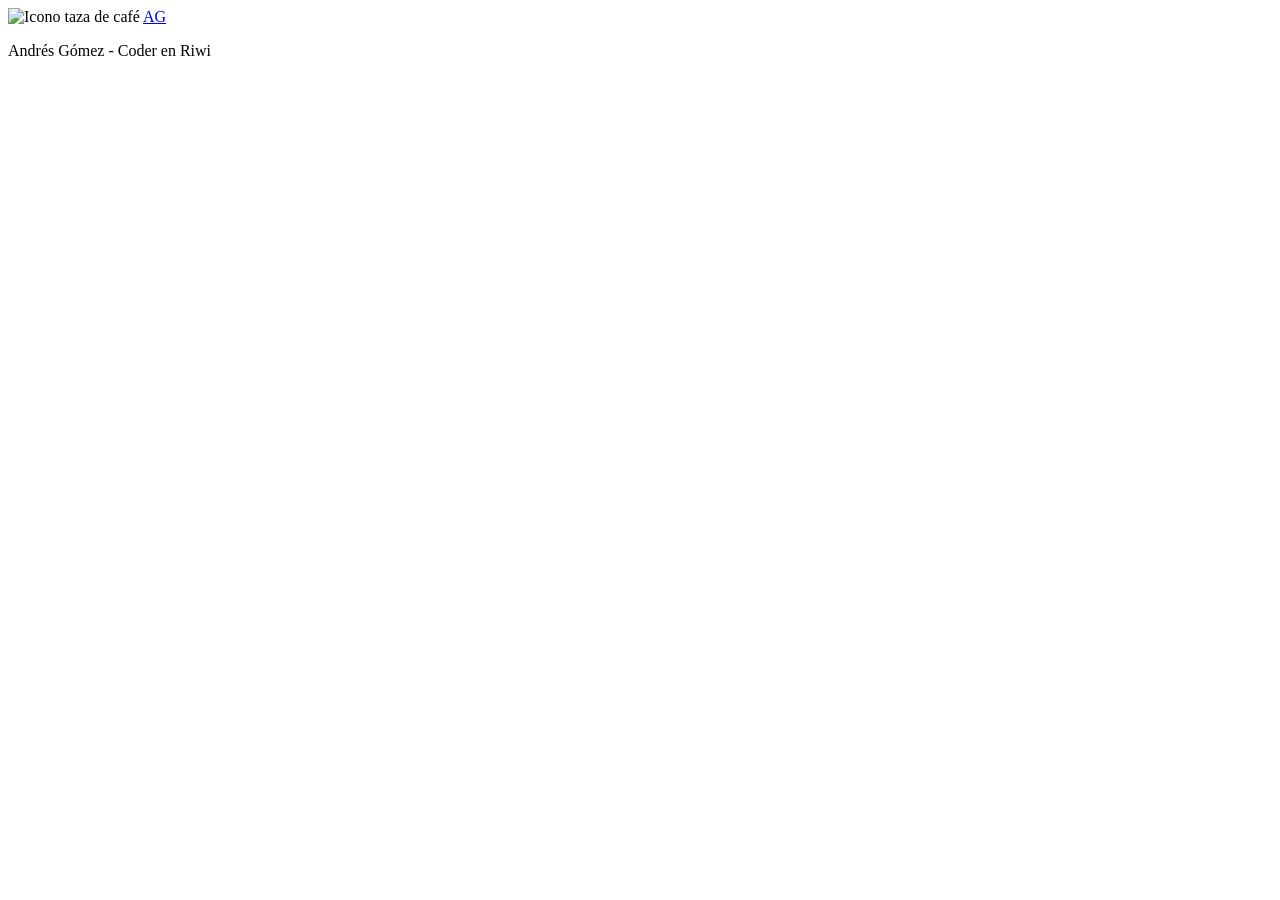
==== pages/proyectos.html @ 8f4ccb9c "feat: agrega página de proyectos" ====
<!DOCTYPE html>
<html lang="es">
<head>
    <meta charset="UTF-8">
    <meta name="viewport" content="width=device-width, initial-scale=1.0">
    <title>Proyectos - Andrés Gómez</title>
</head>
<body>
    <header class="site-header">
        <div class="brand">
            <img src="img/icono.png" alt="Icono taza de café" width="32" height="32">
            <a href="index.html">AG</a>
        </div>
    </header>
    <main>

    </main>
    <footer class="site-footer">
        <p>Andrés Gómez - Coder en Riwi</p>
    </footer>
</body>
</html>
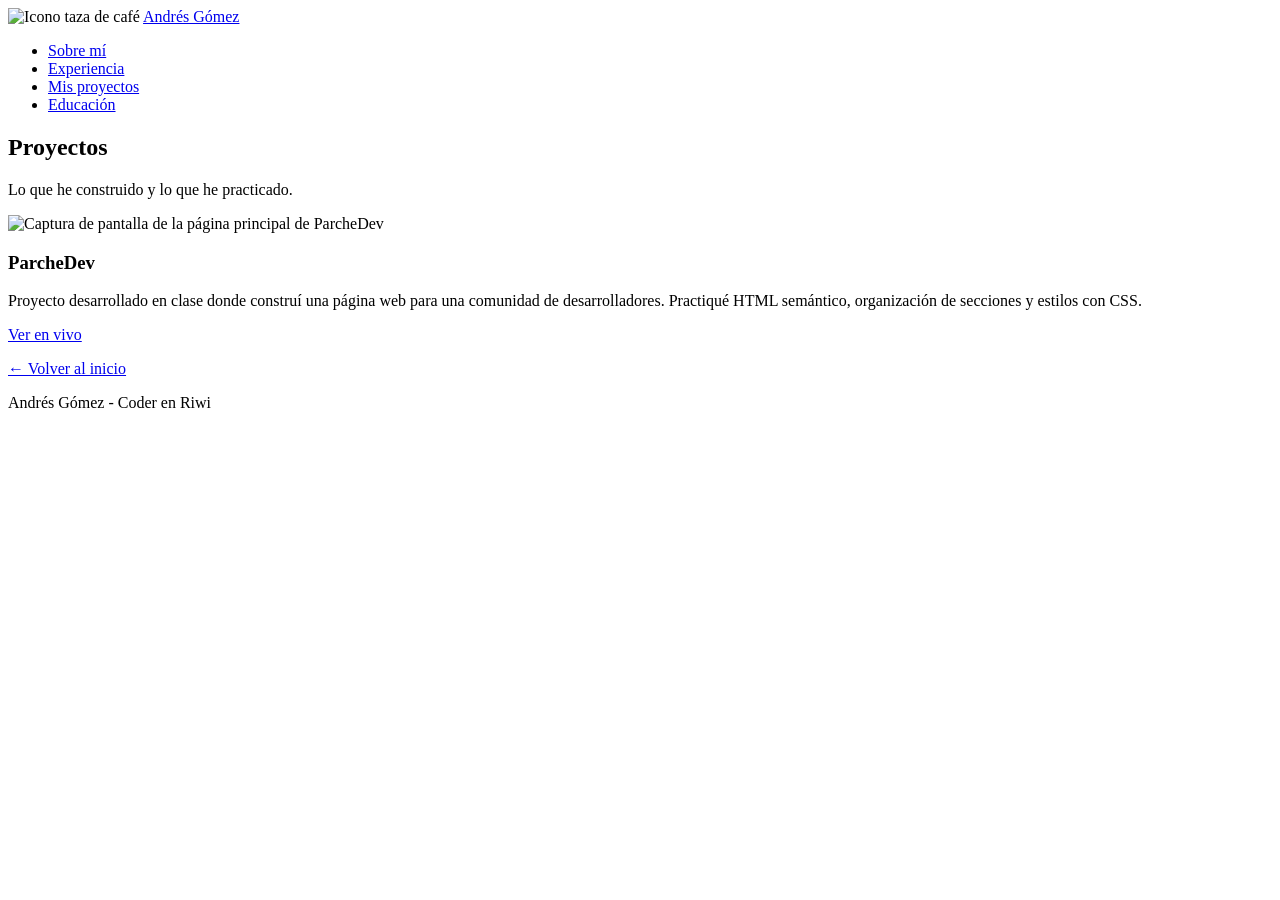
==== commit ee8bc14f: "feat: agrega contenido a todas las páginas" ====
--- a/pages/proyectos.html
+++ b/pages/proyectos.html
@@ -3,18 +3,57 @@
 <head>
     <meta charset="UTF-8">
     <meta name="viewport" content="width=device-width, initial-scale=1.0">
+    <meta name="description" content="Proyectos desarrollados por Andrés Felipe Gómez Jiménez.">
     <title>Proyectos - Andrés Gómez</title>
+    <link rel="stylesheet" href="css/styles.css">
 </head>
 <body>
     <header class="site-header">
         <div class="brand">
             <img src="img/icono.png" alt="Icono taza de café" width="32" height="32">
-            <a href="index.html">AG</a>
+            <a href="index.html">Andrés Gómez</a>
         </div>
+
+        <nav aria-label="Navegación principal">
+            <ul>
+                <li><a href="index.html#sobre-mi">Sobre mí</a></li>
+                <li><a href="index.html#experiencia">Experiencia</a></li>
+                <li><a href="proyectos.html" aria-current="page">Mis proyectos</a></li>
+                <li><a href="index.html#educacion">Educación</a></li>
+            </ul>
+        </nav>
     </header>
-    <main>
 
+    <main class="content">
+        <section class="page-title">
+            <h1>Proyectos</h1>
+            <p class="hero-role">Lo que he construido y lo que he practicado.</p>
+        </section>
+
+        <section class="section" aria-label="Lista de proyectos">
+            <div class="projects">
+                <article class="card project">
+                    <img src="img/parchedev.png"
+                         alt="Captura de pantalla de la página principal de ParcheDev"
+                         width="800" height="450">
+                    <div class="project-body">
+                        <h3>ParcheDev</h3>
+                        <p>
+                            Proyecto desarrollado en clase donde construí una página web
+                            para una comunidad de desarrolladores. Practiqué HTML semántico,
+                            organización de secciones y estilos con CSS.
+                        </p>
+                        <!-- TODO: reemplazar por la URL publicada de ParcheDev -->
+                        <a class="btn" href="https://dress18.github.io/parche-dev/"
+                           target="_blank" rel="noopener">Ver en vivo</a>
+                    </div>
+                </article>
+            </div>
+
+            <p class="back-link"><a href="index.html">&larr; Volver al inicio</a></p>
+        </section>
     </main>
+
     <footer class="site-footer">
         <p>Andrés Gómez - Coder en Riwi</p>
     </footer>
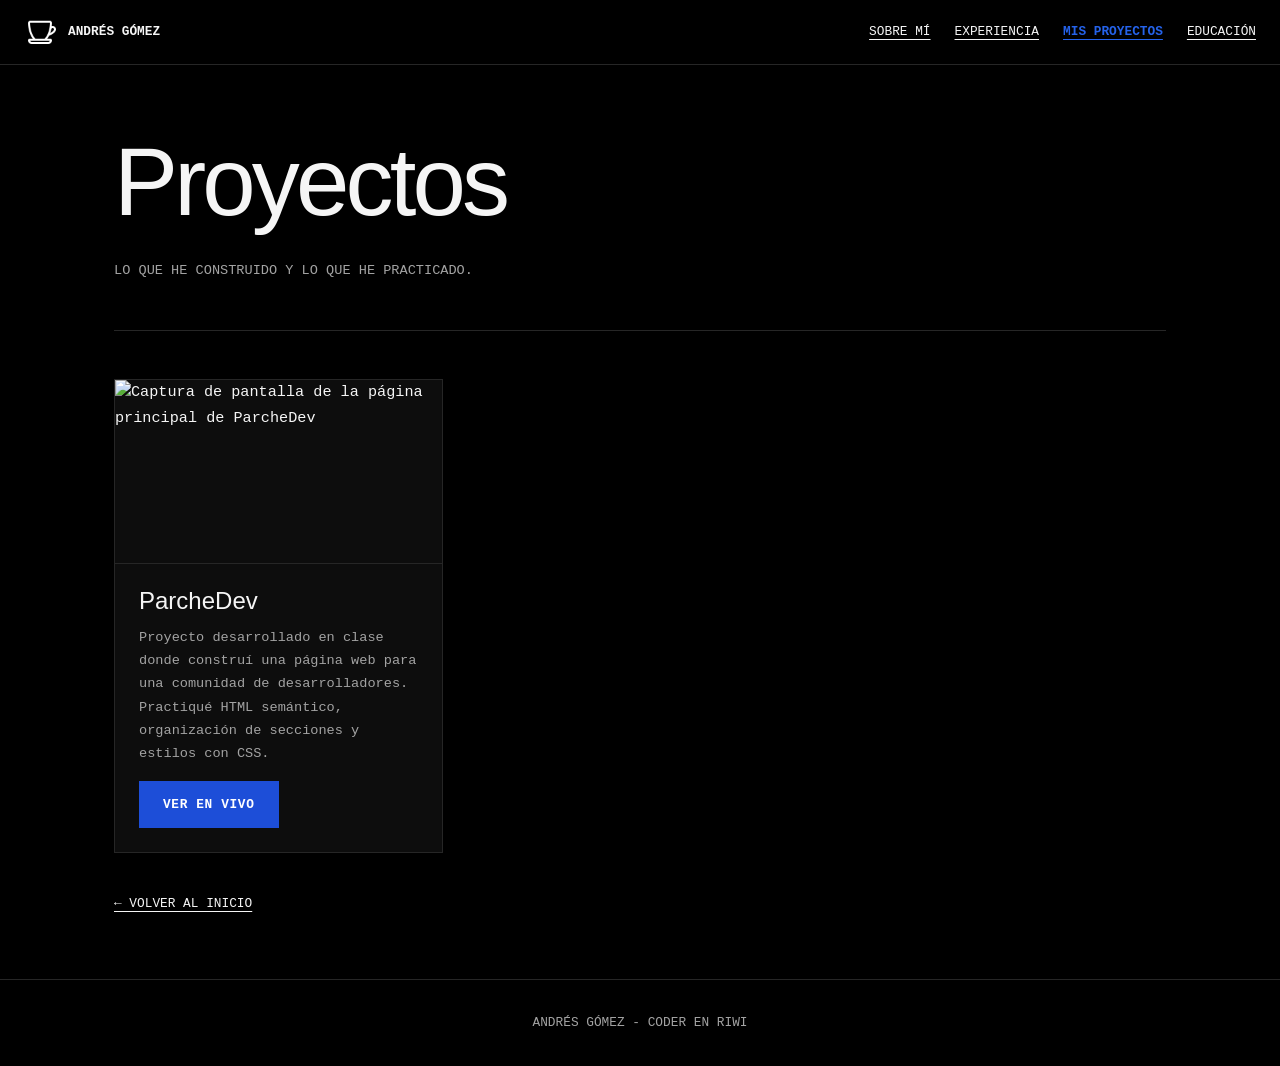
==== commit 52db3e15: "fix: corrige enlaces" ====
--- a/pages/proyectos.html
+++ b/pages/proyectos.html
@@ -5,21 +5,21 @@
     <meta name="viewport" content="width=device-width, initial-scale=1.0">
     <meta name="description" content="Proyectos desarrollados por Andrés Felipe Gómez Jiménez.">
     <title>Proyectos - Andrés Gómez</title>
-    <link rel="stylesheet" href="css/styles.css">
+    <link rel="stylesheet" href="../css/proyectos.css">
 </head>
 <body>
     <header class="site-header">
         <div class="brand">
-            <img src="img/icono.png" alt="Icono taza de café" width="32" height="32">
+            <img src="../img/icono.png" alt="Icono taza de café" width="32" height="32">
             <a href="index.html">Andrés Gómez</a>
         </div>
 
         <nav aria-label="Navegación principal">
             <ul>
-                <li><a href="index.html#sobre-mi">Sobre mí</a></li>
-                <li><a href="index.html#experiencia">Experiencia</a></li>
+                <li><a href="../index.html#sobre-mi">Sobre mí</a></li>
+                <li><a href="../index.html#experiencia">Experiencia</a></li>
                 <li><a href="proyectos.html" aria-current="page">Mis proyectos</a></li>
-                <li><a href="index.html#educacion">Educación</a></li>
+                <li><a href="../index.html#educacion">Educación</a></li>
             </ul>
         </nav>
     </header>
--- a/css/proyectos.css
+++ b/css/proyectos.css
@@ -0,0 +1,252 @@
+:root {
+    --bg: #000;
+    --surface: #0d0d0d;
+    --border: #262626;
+    --text: #f5f5f5;
+    --muted: #a3a3a3;
+    --accent: #1d4ed8;
+    --accent-hover: #2563eb;
+    --mono: ui-monospace, "SFMono-Regular", Menlo, Consolas, "Courier New", monospace;
+    --sans: "Helvetica Neue", Helvetica, Arial, sans-serif;
+}
+
+*,
+*::before,
+*::after {
+    box-sizing: border-box;
+}
+
+html {
+    scroll-behavior: smooth;
+}
+
+body {
+    margin: 0;
+    background: var(--bg);
+    color: var(--text);
+    font-family: var(--mono);
+    font-size: 0.95rem;
+    line-height: 1.7;
+}
+
+img {
+    display: block;
+    max-width: 100%;
+    height: auto;
+}
+
+a {
+    color: inherit;
+}
+
+h1,
+h2,
+h3 {
+    font-family: var(--sans);
+    font-weight: 400;
+    line-height: 1.1;
+    margin: 0;
+}
+
+p {
+    margin: 0 0 1rem;
+}
+
+.site-header {
+    display: flex;
+    flex-wrap: wrap;
+    align-items: center;
+    justify-content: space-between;
+    gap: 1rem;
+    padding: 1rem 1.5rem;
+    border-bottom: 1px solid var(--border);
+    text-transform: uppercase;
+    font-size: 0.8rem;
+}
+
+.brand {
+    display: flex;
+    align-items: center;
+    gap: 0.75rem;
+}
+
+.brand a {
+    text-decoration: none;
+    font-weight: 700;
+}
+
+.site-header nav ul {
+    display: flex;
+    flex-wrap: wrap;
+    gap: 1.5rem;
+    list-style: none;
+    margin: 0;
+    padding: 0;
+}
+
+.site-header nav a {
+    text-decoration: underline;
+    text-underline-offset: 4px;
+}
+
+.site-header nav a[aria-current="page"] {
+    color: var(--accent-hover);
+    font-weight: 700;
+}
+
+.site-header a:hover,
+.site-header a:focus-visible {
+    color: var(--accent-hover);
+}
+
+.content {
+    width: 100%;
+    max-width: 1100px;
+    margin: 0 auto;
+    padding: 0 1.5rem;
+}
+
+.page-title {
+    padding: 4rem 0 3rem;
+}
+
+.page-title h1 {
+    font-size: clamp(2.6rem, 10vw, 6rem);
+    letter-spacing: -0.04em;
+    overflow-wrap: break-word;
+}
+
+.hero-role {
+    margin: 1.5rem 0 0;
+    color: var(--muted);
+    text-transform: uppercase;
+    font-size: 0.85rem;
+}
+
+.section {
+    padding: 3rem 0 4rem;
+    border-top: 1px solid var(--border);
+}
+
+.projects {
+    display: grid;
+    grid-template-columns: repeat(auto-fill, minmax(min(100%, 320px), 1fr));
+    gap: 2rem;
+}
+
+.card {
+    display: flex;
+    flex-direction: column;
+    background: var(--surface);
+    border: 1px solid var(--border);
+    overflow: hidden;
+    transition: border-color 0.2s, transform 0.2s;
+}
+
+.card:hover {
+    border-color: var(--accent);
+    transform: translateY(-4px);
+}
+
+.card img {
+    width: 100%;
+    aspect-ratio: 16 / 9;
+    object-fit: cover;
+    border-bottom: 1px solid var(--border);
+}
+
+.project-body {
+    display: flex;
+    flex-direction: column;
+    align-items: flex-start;
+    flex: 1;
+    padding: 1.5rem;
+}
+
+.project-body h3 {
+    font-size: 1.5rem;
+    margin-bottom: 0.75rem;
+}
+
+.project-body p {
+    color: var(--muted);
+    font-size: 0.85rem;
+}
+
+.btn {
+    display: inline-block;
+    margin-top: auto;
+    padding: 0.8rem 1.5rem;
+    background: var(--accent);
+    color: #fff;
+    text-decoration: none;
+    text-transform: uppercase;
+    font-size: 0.8rem;
+    font-weight: 700;
+    letter-spacing: 0.05em;
+    transition: background 0.2s;
+}
+
+.btn:hover,
+.btn:focus-visible {
+    background: var(--accent-hover);
+}
+
+.back-link {
+    margin: 2.5rem 0 0;
+    text-transform: uppercase;
+    font-size: 0.8rem;
+}
+
+.back-link a {
+    text-decoration: underline;
+    text-underline-offset: 4px;
+}
+
+.back-link a:hover,
+.back-link a:focus-visible {
+    color: var(--accent-hover);
+}
+
+.site-footer {
+    padding: 2rem 1.5rem;
+    border-top: 1px solid var(--border);
+    text-align: center;
+    color: var(--muted);
+    text-transform: uppercase;
+    font-size: 0.8rem;
+}
+
+.site-footer p {
+    margin: 0;
+}
+
+@media (max-width: 768px) {
+    .site-header {
+        flex-direction: column;
+        align-items: flex-start;
+    }
+
+    .page-title {
+        padding: 3rem 0 2rem;
+    }
+
+    .section {
+        padding: 2rem 0 3rem;
+    }
+}
+
+@media (prefers-reduced-motion: reduce) {
+    html {
+        scroll-behavior: auto;
+    }
+
+    .card,
+    .btn {
+        transition: none;
+    }
+
+    .card:hover {
+        transform: none;
+    }
+}
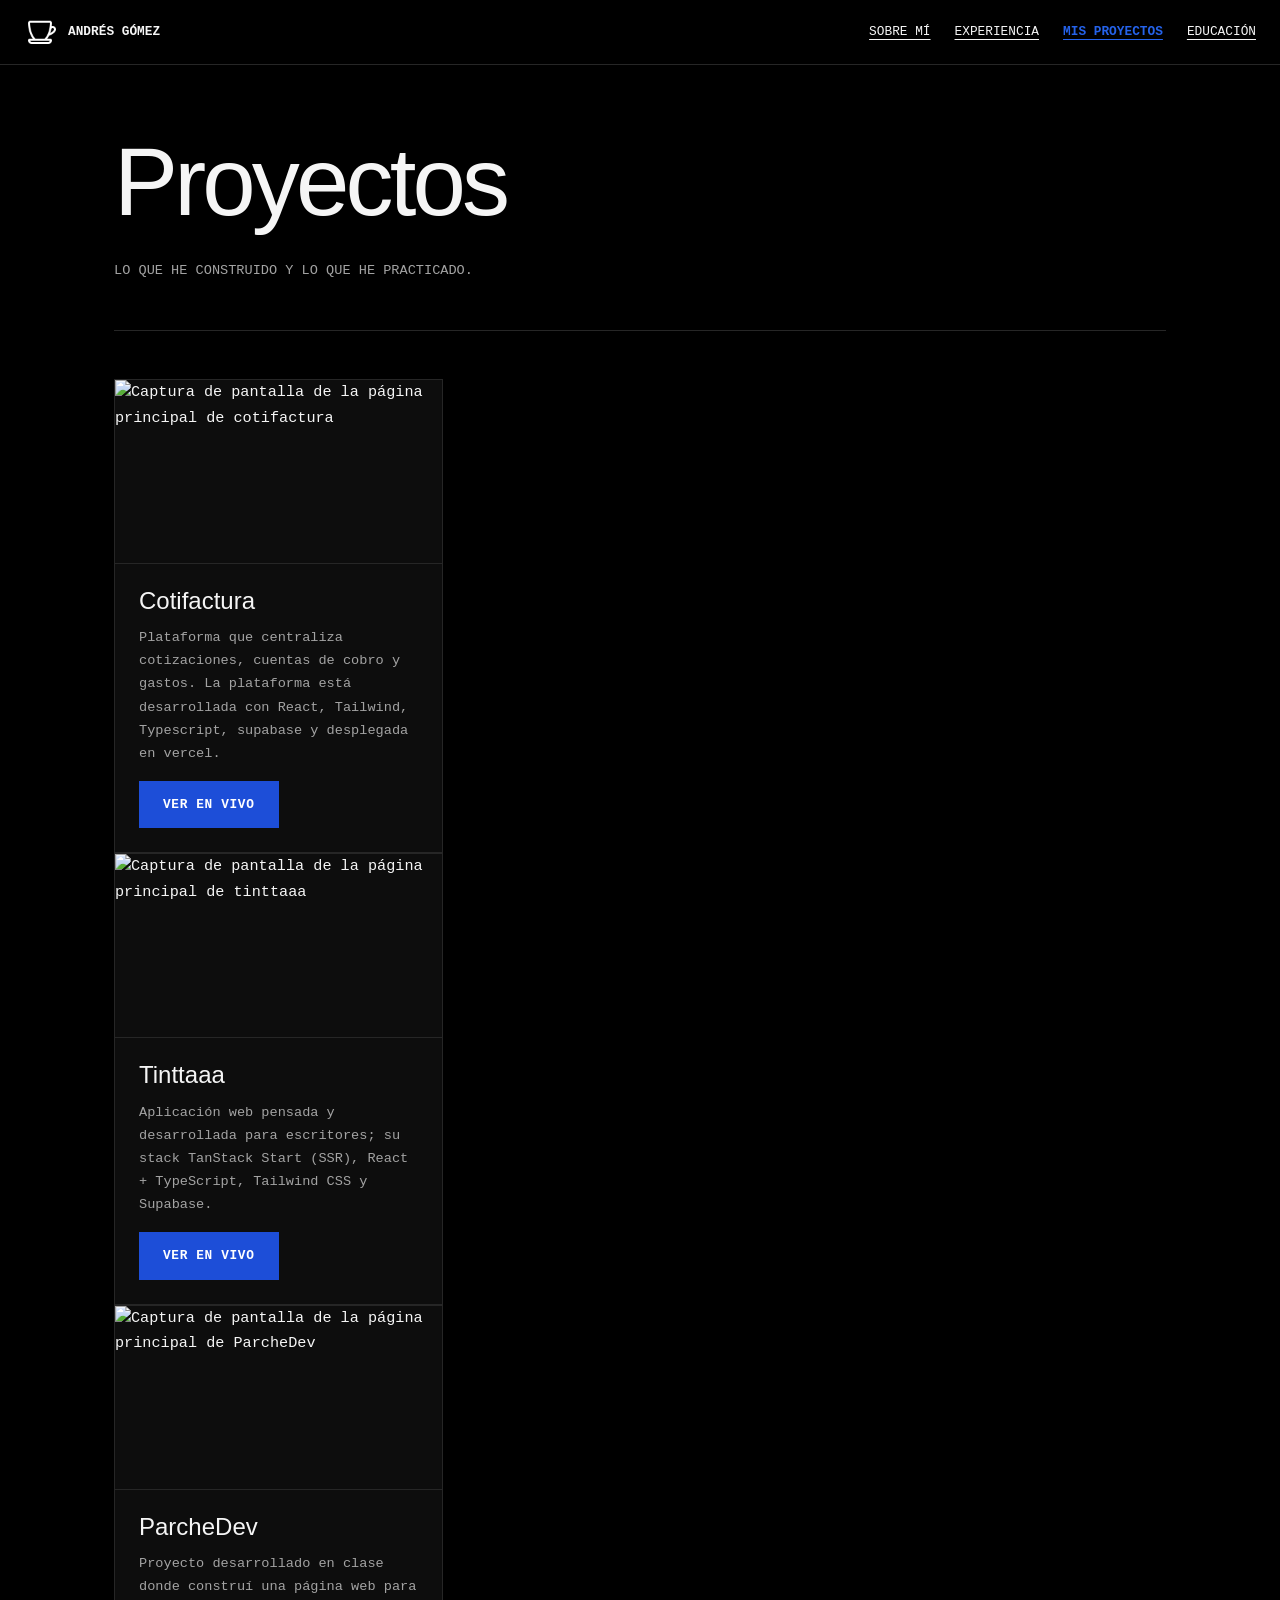
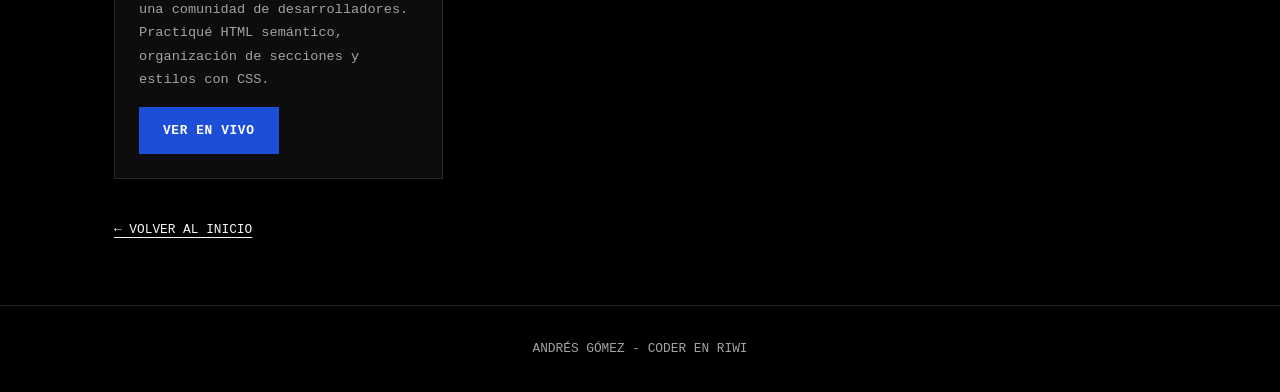
==== commit cc5d9d30: "feat: agrega proyectos e información sobre ellos" ====
--- a/pages/proyectos.html
+++ b/pages/proyectos.html
@@ -33,6 +33,36 @@
         <section class="section" aria-label="Lista de proyectos">
             <div class="projects">
                 <article class="card project">
+                    <img src="img/cotifactura.png"
+                         alt="Captura de pantalla de la página principal de cotifactura"
+                         width="800" height="450">
+                    <div class="project-body">
+                        <h3>Cotifactura</h3>
+                        <p>
+                            Plataforma que centraliza cotizaciones, cuentas de cobro y gastos. La plataforma está desarrollada con React, Tailwind, Typescript, supabase y desplegada en vercel.
+                        </p>
+                        <a class="btn" href="https://cotifactura.vercel.app"
+                           target="_blank" rel="noopener">Ver en vivo</a>
+                    </div>
+                </article>
+            </div>
+            <div class="projects">
+                <article class="card project">
+                    <img src="img/tinttaaa.png"
+                         alt="Captura de pantalla de la página principal de tinttaaa"
+                         width="800" height="450">
+                    <div class="project-body">
+                        <h3>Tinttaaa</h3>
+                        <p>
+                            Aplicación web pensada y desarrollada para escritores; su stack TanStack Start (SSR), React + TypeScript, Tailwind CSS y Supabase.
+                        </p>
+                        <a class="btn" href="https://tinttaaa.vercel.app"
+                           target="_blank" rel="noopener">Ver en vivo</a>
+                    </div>
+                </article>
+            </div>
+            <div class="projects">
+                <article class="card project">
                     <img src="img/parchedev.png"
                          alt="Captura de pantalla de la página principal de ParcheDev"
                          width="800" height="450">
@@ -43,13 +73,11 @@
                             para una comunidad de desarrolladores. Practiqué HTML semántico,
                             organización de secciones y estilos con CSS.
                         </p>
-                        <!-- TODO: reemplazar por la URL publicada de ParcheDev -->
                         <a class="btn" href="https://dress18.github.io/parche-dev/"
                            target="_blank" rel="noopener">Ver en vivo</a>
                     </div>
                 </article>
             </div>
-
             <p class="back-link"><a href="index.html">&larr; Volver al inicio</a></p>
         </section>
     </main>
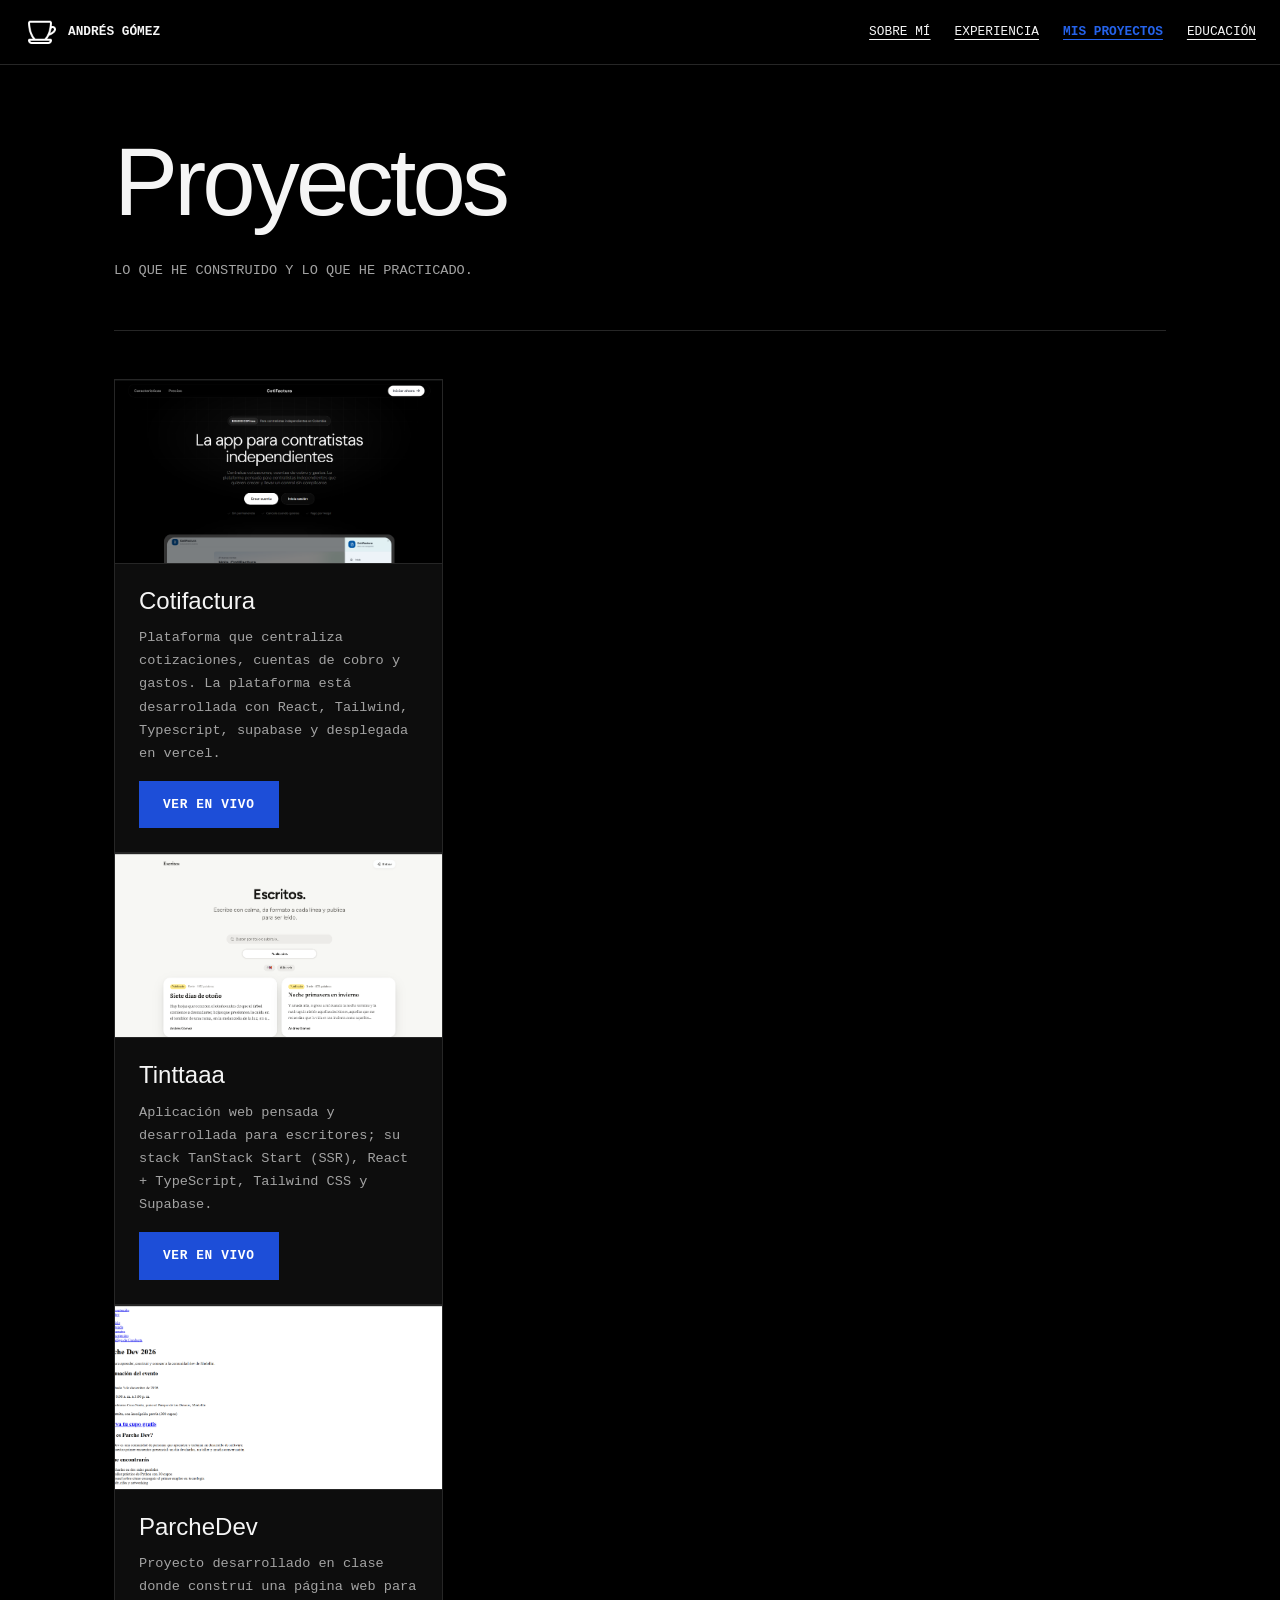
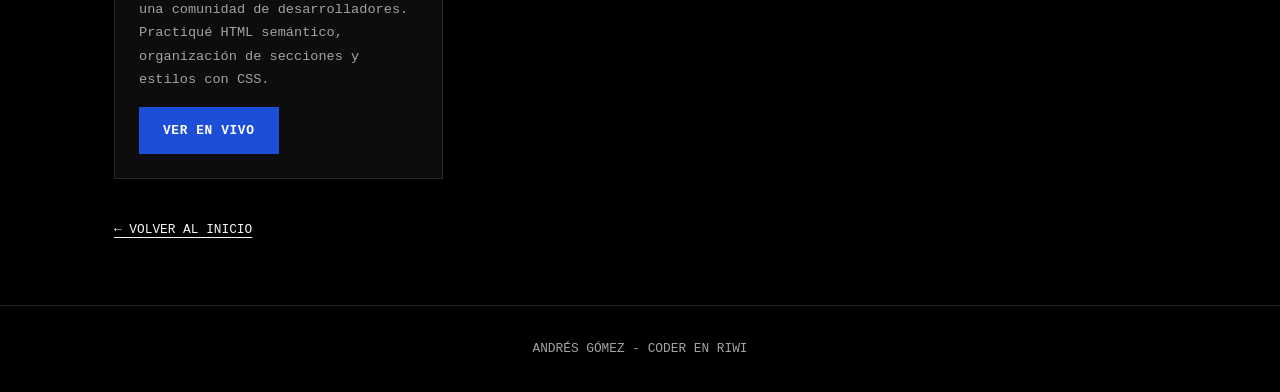
==== commit 4aa0818b: "fix: corrige enlaces a imagenes" ====
--- a/pages/proyectos.html
+++ b/pages/proyectos.html
@@ -33,7 +33,7 @@
         <section class="section" aria-label="Lista de proyectos">
             <div class="projects">
                 <article class="card project">
-                    <img src="img/cotifactura.png"
+                    <img src="../img/cotifactura.png"
                          alt="Captura de pantalla de la página principal de cotifactura"
                          width="800" height="450">
                     <div class="project-body">
@@ -48,7 +48,7 @@
             </div>
             <div class="projects">
                 <article class="card project">
-                    <img src="img/tinttaaa.png"
+                    <img src="../img/tinttaaa.png"
                          alt="Captura de pantalla de la página principal de tinttaaa"
                          width="800" height="450">
                     <div class="project-body">
@@ -63,7 +63,7 @@
             </div>
             <div class="projects">
                 <article class="card project">
-                    <img src="img/parchedev.png"
+                    <img src="../img/parchedev.png"
                          alt="Captura de pantalla de la página principal de ParcheDev"
                          width="800" height="450">
                     <div class="project-body">
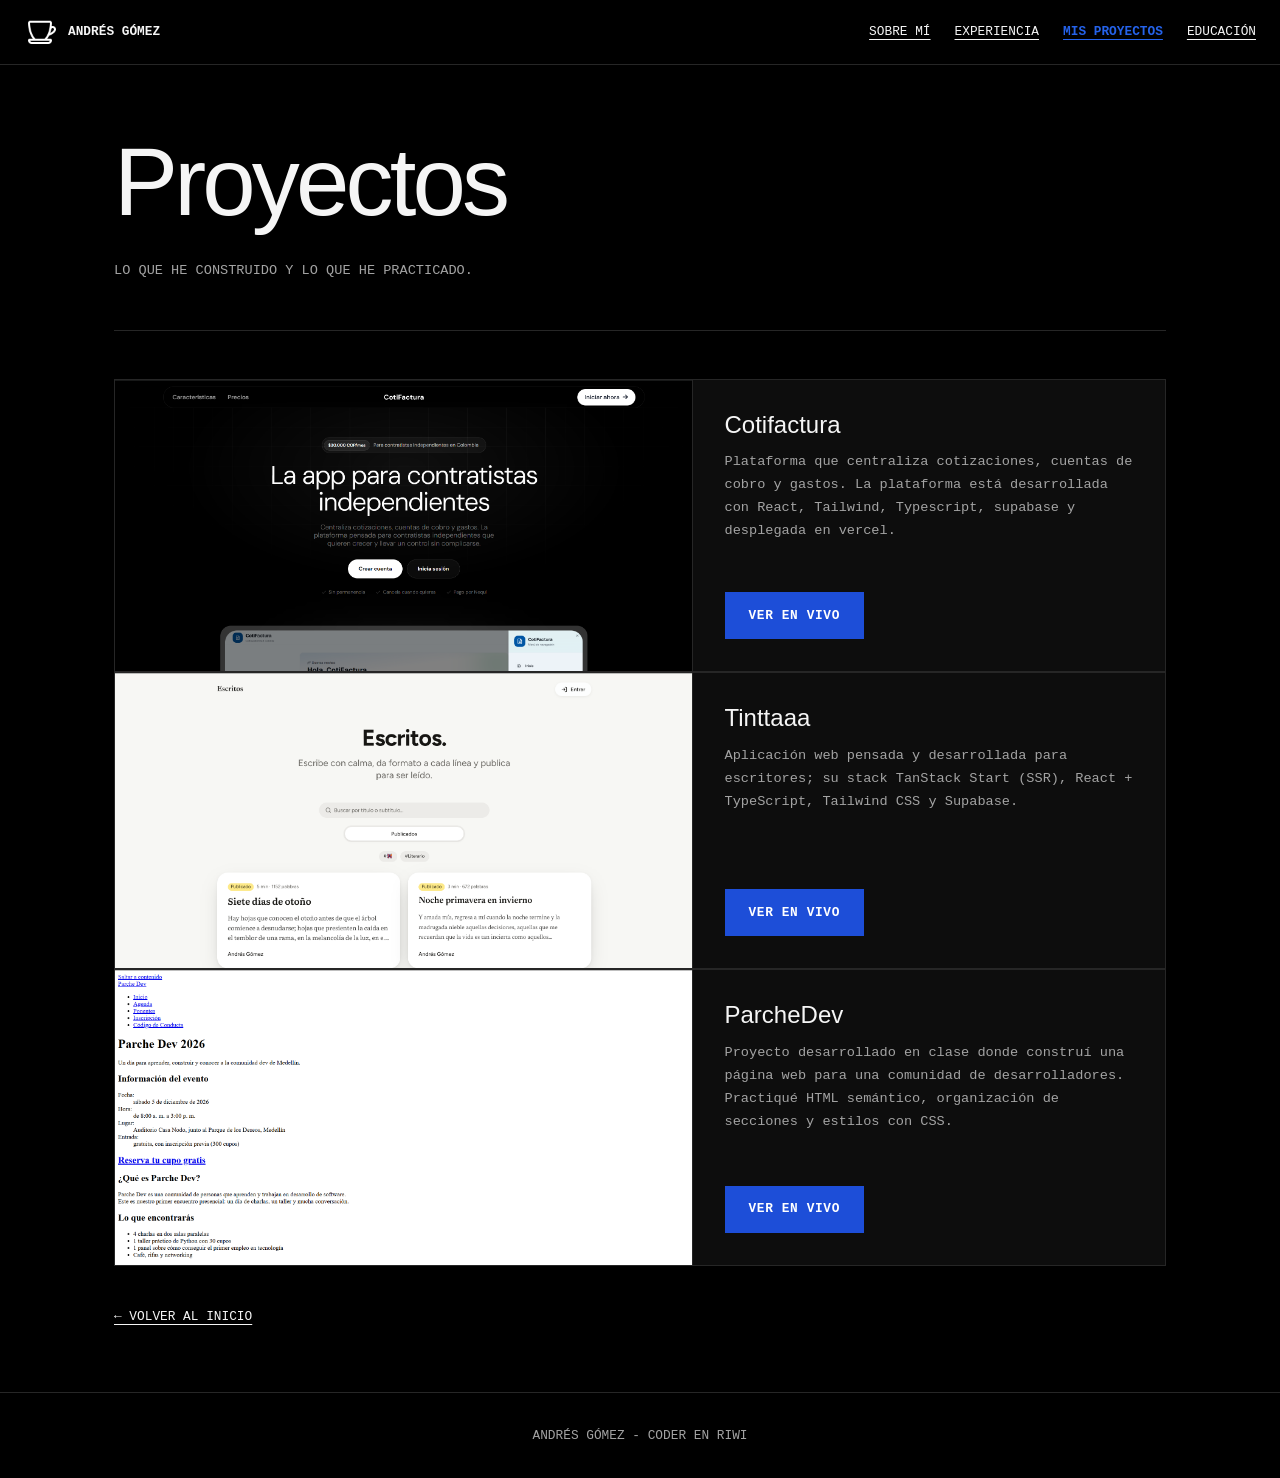
==== commit a68e730e: "feat: agrega icon a las pestañas del navegador" ====
--- a/pages/proyectos.html
+++ b/pages/proyectos.html
@@ -6,12 +6,13 @@
     <meta name="description" content="Proyectos desarrollados por Andrés Felipe Gómez Jiménez.">
     <title>Proyectos - Andrés Gómez</title>
     <link rel="stylesheet" href="../css/proyectos.css">
+    <link rel="icon" type="image/png" sizes="32x32" href="/icono.png">
 </head>
 <body>
     <header class="site-header">
         <div class="brand">
             <img src="../img/icono.png" alt="Icono taza de café" width="32" height="32">
-            <a href="index.html">Andrés Gómez</a>
+            <a href="../index.html">Andrés Gómez</a>
         </div>
 
         <nav aria-label="Navegación principal">
@@ -78,7 +79,7 @@
                     </div>
                 </article>
             </div>
-            <p class="back-link"><a href="index.html">&larr; Volver al inicio</a></p>
+            <p class="back-link"><a href="../index.html">&larr; Volver al inicio</a></p>
         </section>
     </main>
 
--- a/css/proyectos.css
+++ b/css/proyectos.css
@@ -130,8 +130,38 @@
 
 .projects {
     display: grid;
-    grid-template-columns: repeat(auto-fill, minmax(min(100%, 320px), 1fr));
+    grid-template-columns: 1fr;
     gap: 2rem;
+    align-items: start;
+}
+
+@media (min-width: 769px) {
+    .projects {
+        grid-template-columns: repeat(2, 1fr);
+    }
+
+    .projects .card:first-child {
+        grid-column: 1 / -1;
+        flex-direction: row;
+    }
+
+    .projects .card:first-child img {
+        width: 55%;
+        height: 100%;
+        aspect-ratio: auto;
+        border-bottom: 0;
+        border-right: 1px solid var(--border);
+    }
+
+    .projects .card:first-child .project-body {
+        justify-content: center;
+        padding: 2rem;
+    }
+
+    /* Resto: dos columnas escalonadas */
+    .projects .card:nth-child(odd):not(:first-child) {
+        margin-top: 3rem;
+    }
 }
 
 .card {
